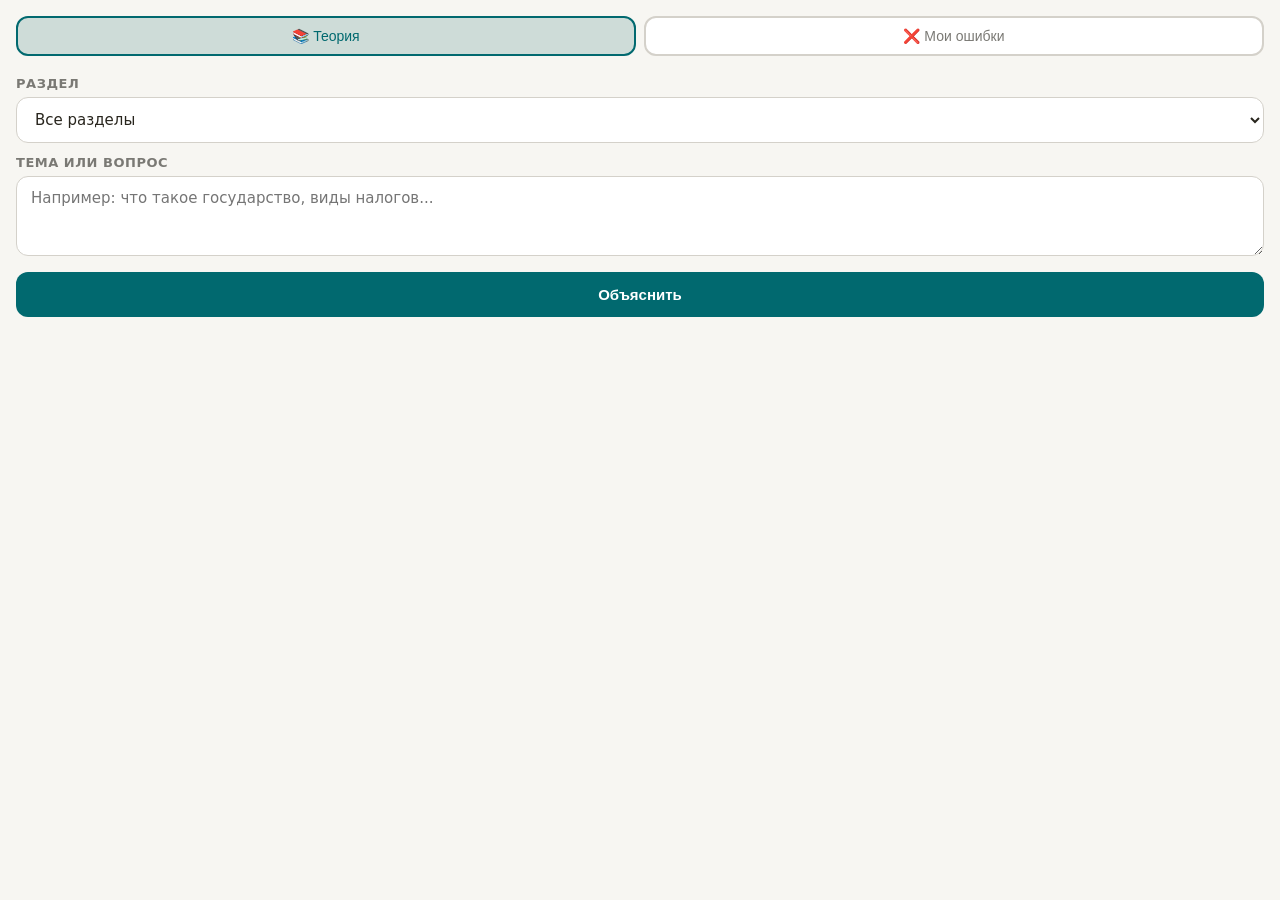
==== miniapp/index.html @ 247052ba "wrong answer 2.0" ====
<!DOCTYPE html>
<html lang="ru" data-theme="light">
<head>
<meta charset="UTF-8">
<meta name="viewport" content="width=device-width, initial-scale=1.0">
<title>Обществознание — помощник</title>
<script src="https://telegram.org/js/telegram-web-app.js"></script>
<style>
  :root {
    --bg: #f7f6f2;
    --surface: #ffffff;
    --text: #28251d;
    --text-muted: #7a7974;
    --primary: #01696f;
    --primary-hover: #0c4e54;
    --border: #d4d1ca;
    --error-color: #a12c7b;
    --radius: 12px;
    --font: 'Segoe UI', system-ui, sans-serif;
  }

  * { box-sizing: border-box; margin: 0; padding: 0; }

  body {
    font-family: var(--font);
    background: var(--bg);
    color: var(--text);
    min-height: 100dvh;
    padding: 16px;
  }

  .tabs {
    display: flex;
    gap: 8px;
    margin-bottom: 20px;
  }

  .tab-btn {
    flex: 1;
    padding: 10px;
    border: 2px solid var(--border);
    border-radius: var(--radius);
    background: var(--surface);
    color: var(--text-muted);
    font-size: 14px;
    font-weight: 500;
    cursor: pointer;
    transition: all 180ms ease;
  }

  .tab-btn.active {
    border-color: var(--primary);
    color: var(--primary);
    background: #cedcd8;
  }

  .tab-content { display: none; }
  .tab-content.active { display: block; }

  label {
    display: block;
    font-size: 13px;
    font-weight: 600;
    color: var(--text-muted);
    margin-bottom: 6px;
    text-transform: uppercase;
    letter-spacing: 0.04em;
  }

  input, select, textarea {
    width: 100%;
    padding: 12px 14px;
    border: 1px solid var(--border);
    border-radius: var(--radius);
    background: var(--surface);
    color: var(--text);
    font-size: 15px;
    font-family: var(--font);
    outline: none;
    transition: border-color 180ms ease;
    margin-bottom: 12px;
  }

  input:focus, select:focus, textarea:focus {
    border-color: var(--primary);
  }

  .btn {
    width: 100%;
    padding: 14px;
    background: var(--primary);
    color: white;
    border: none;
    border-radius: var(--radius);
    font-size: 15px;
    font-weight: 600;
    cursor: pointer;
    transition: background 180ms ease;
  }

  .btn:hover { background: var(--primary-hover); }
  .btn:disabled { background: var(--border); cursor: not-allowed; }

  .answer-box {
    margin-top: 16px;
    padding: 16px;
    background: var(--surface);
    border: 1px solid var(--border);
    border-radius: var(--radius);
    font-size: 15px;
    line-height: 1.7;
    white-space: pre-wrap;
    display: none;
  }

  .answer-box.visible { display: block; }

  .loader {
    text-align: center;
    color: var(--text-muted);
    font-size: 14px;
    margin-top: 16px;
    display: none;
  }
  .loader.visible { display: block; }

  .error-card {
    background: var(--surface);
    border: 1px solid var(--border);
    border-radius: var(--radius);
    padding: 14px;
    margin-bottom: 10px;
  }

  .error-card .question {
    font-size: 14px;
    font-weight: 600;
    margin-bottom: 6px;
  }

  .error-card .meta {
    font-size: 13px;
    color: var(--text-muted);
    margin-bottom: 10px;
  }

  .error-card .explain-btn {
    padding: 8px 14px;
    background: none;
    border: 1px solid var(--primary);
    border-radius: 8px;
    color: var(--primary);
    font-size: 13px;
    font-weight: 600;
    cursor: pointer;
    transition: all 180ms ease;
  }

  .error-card .explain-btn:hover {
    background: var(--primary);
    color: white;
  }

  .error-answer {
    margin-top: 10px;
    padding: 12px;
    background: #f0f7f7;
    border-radius: 8px;
    font-size: 14px;
    line-height: 1.6;
    white-space: pre-wrap;
    display: none;
  }

  .error-answer.visible { display: block; }

  .empty {
    text-align: center;
    color: var(--text-muted);
    font-size: 14px;
    padding: 40px 0;
  }
</style>
</head>
<body>

<div class="tabs">
  <button class="tab-btn active" onclick="switchTab('theory')">📚 Теория</button>
  <button class="tab-btn" onclick="switchTab('errors')">❌ Мои ошибки</button>
</div>

<!-- ── ВКЛАДКА ТЕОРИЯ ── -->
<div id="tab-theory" class="tab-content active">
  <label>Раздел</label>
  <select id="theory-section">
    <option value="">Все разделы</option>
    <option value="econ">📊 Экономика</option>
    <option value="pol">🏛 Политология</option>
    <option value="law">⚖️ Право</option>
    <option value="phil">🤔 Философия</option>
    <option value="soc">👥 Социология</option>
  </select>

  <label>Тема или вопрос</label>
  <textarea id="theory-topic" rows="3"
    placeholder="Например: что такое государство, виды налогов..."></textarea>

  <button class="btn" id="theory-btn" onclick="askTheory()">Объяснить</button>

  <div class="loader" id="theory-loader">⏳ Ищу в учебниках...</div>
  <div class="answer-box" id="theory-answer"></div>
</div>

<!-- ── ВКЛАДКА ОШИБКИ ── -->
<div id="tab-errors" class="tab-content">
  <div id="errors-list">
    <div class="empty">Загрузка...</div>
  </div>
</div>

<script>
const tg = window.Telegram.WebApp;
tg.ready();
tg.expand();
const USER_ID = tg.initDataUnsafe?.user?.id || null;

// ВРЕМЕННО — убрать после отладки
document.getElementById('errors-list').innerHTML =
  `<div class="empty">DEBUG: USER_ID = ${USER_ID}<br>initDataUnsafe = ${JSON.stringify(tg.initDataUnsafe)}</div>`;

  // ── ЗАМЕНИ НА СВОЙ URL ПОСЛЕ ДЕПЛОЯ ──
  const API_BASE = "https://olobshestvo2.online";

  // ── Переключение вкладок ──
  function switchTab(name) {
    document.querySelectorAll('.tab-btn').forEach((b, i) => {
      b.classList.toggle('active', ['theory','errors'][i] === name);
    });
    document.querySelectorAll('.tab-content').forEach(c => {
      c.classList.toggle('active', c.id === 'tab-' + name);
    });
    if (name === 'errors') loadErrors();
  }

  // ── Теория ──
  async function askTheory() {
    const topic = document.getElementById('theory-topic').value.trim();
    const section = document.getElementById('theory-section').value;
    if (!topic) return;

    setLoading('theory', true);

    try {
      const res = await fetch(`${API_BASE}/theory`, {
        method: 'POST',
        headers: {'Content-Type': 'application/json'},
        body: JSON.stringify({ topic, section: section || null }),
      });
      const data = await res.json();
      showAnswer('theory-answer', data.answer);
    } catch (e) {
      showAnswer('theory-answer', '⚠️ Ошибка соединения с сервером.');
    } finally {
      setLoading('theory', false);
    }
  }

  // ── Ошибки пользователя ──
  async function loadErrors() {
    if (!USER_ID) {
      document.getElementById('errors-list').innerHTML =
        '<div class="empty">Не удалось определить пользователя.</div>';
      return;
    }
    try {
      const res = await fetch(`${API_BASE}/errors/${USER_ID}`);
      const data = await res.json();
      renderErrors(data.errors);
    } catch (e) {
      document.getElementById('errors-list').innerHTML =
        '<div class="empty">⚠️ Ошибка загрузки.</div>';
    }
  }

  function renderErrors(errors) {
    const container = document.getElementById('errors-list');
    if (!errors.length) {
      container.innerHTML = '<div class="empty">🎉 Ошибок нет! Так держать.</div>';
      return;
    }
    container.innerHTML = errors.map((e, i) => `
      <div class="error-card">
        <div class="question">${e.question}</div>
        <div class="meta">
          Ваш ответ: <b>${e.user_answer}</b> &nbsp;→&nbsp;
          Правильно: <b>${e.correct_answer}</b>
          ${e.topic ? `<br>Тема: ${e.topic}` : ''}
        </div>
        <button class="explain-btn" onclick="explainError(${i}, this)"
          data-question="${encodeURIComponent(e.question)}"
          data-correct="${encodeURIComponent(e.correct_answer)}"
          data-section="${e.section || ''}">
          💡 Объяснить
        </button>
        <div class="error-answer" id="error-ans-${i}"></div>
      </div>
    `).join('');
  }

  async function explainError(idx, btn) {
    const question = decodeURIComponent(btn.dataset.question);
    const correct  = decodeURIComponent(btn.dataset.correct);
    const section  = btn.dataset.section || null;
    const ansBox   = document.getElementById(`error-ans-${idx}`);

    btn.disabled = true;
    btn.textContent = '⏳ Загрузка...';

    try {
      const res = await fetch(`${API_BASE}/explain_error`, {
        method: 'POST',
        headers: {'Content-Type': 'application/json'},
        body: JSON.stringify({ question_text: question, correct_answer: correct, section }),
      });
      const data = await res.json();
      ansBox.textContent = data.answer;
      ansBox.classList.add('visible');
      btn.textContent = '✅ Объяснено';
    } catch (e) {
      ansBox.textContent = '⚠️ Ошибка соединения.';
      ansBox.classList.add('visible');
      btn.textContent = '💡 Объяснить';
      btn.disabled = false;
    }
  }

  // ── Утилиты ──
  function setLoading(scope, state) {
    document.getElementById(`${scope}-loader`).classList.toggle('visible', state);
    document.getElementById(`${scope}-btn`).disabled = state;
  }

  function showAnswer(id, text) {
    const box = document.getElementById(id);
    box.textContent = text;
    box.classList.add('visible');
  }
</script>
</body>
</html>
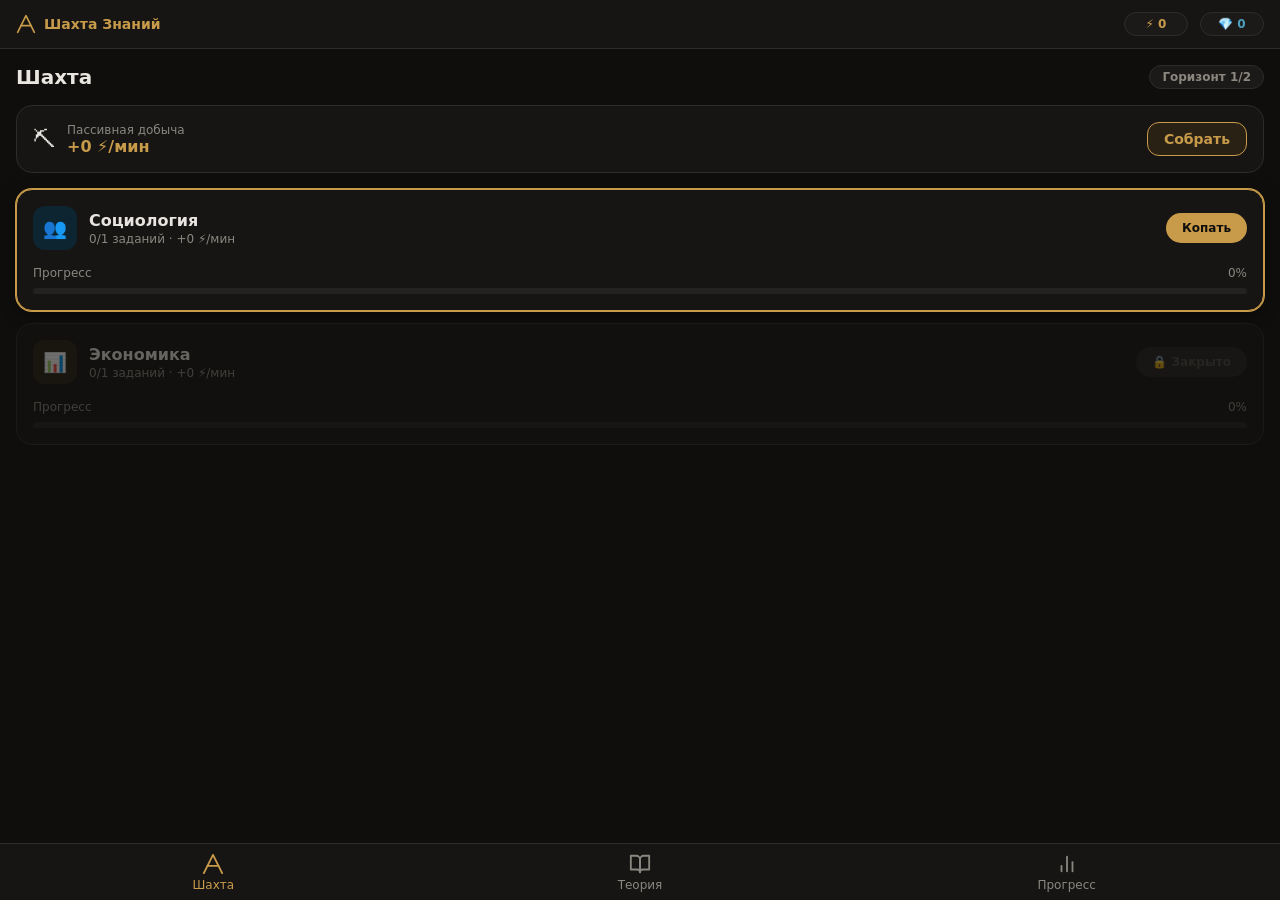
==== commit e87859a3: "feat: miniapp skeleton — mine/theory/progress separated, mine reads from mine_data.json" ====
--- a/miniapp/index.html
+++ b/miniapp/index.html
@@ -1,350 +1,74 @@
-<!DOCTYPE html>
-<html lang="ru" data-theme="light">
-<head>
-<meta charset="UTF-8">
-<meta name="viewport" content="width=device-width, initial-scale=1.0">
-<title>Обществознание — помощник</title>
-<script src="https://telegram.org/js/telegram-web-app.js"></script>
-<style>
-  :root {
-    --bg: #f7f6f2;
-    --surface: #ffffff;
-    --text: #28251d;
-    --text-muted: #7a7974;
-    --primary: #01696f;
-    --primary-hover: #0c4e54;
-    --border: #d4d1ca;
-    --error-color: #a12c7b;
-    --radius: 12px;
-    --font: 'Segoe UI', system-ui, sans-serif;
-  }
-
-  * { box-sizing: border-box; margin: 0; padding: 0; }
-
-  body {
-    font-family: var(--font);
-    background: var(--bg);
-    color: var(--text);
-    min-height: 100dvh;
-    padding: 16px;
-  }
-
-  .tabs {
-    display: flex;
-    gap: 8px;
-    margin-bottom: 20px;
-  }
-
-  .tab-btn {
-    flex: 1;
-    padding: 10px;
-    border: 2px solid var(--border);
-    border-radius: var(--radius);
-    background: var(--surface);
-    color: var(--text-muted);
-    font-size: 14px;
-    font-weight: 500;
-    cursor: pointer;
-    transition: all 180ms ease;
-  }
-
-  .tab-btn.active {
-    border-color: var(--primary);
-    color: var(--primary);
-    background: #cedcd8;
-  }
-
-  .tab-content { display: none; }
-  .tab-content.active { display: block; }
-
-  label {
-    display: block;
-    font-size: 13px;
-    font-weight: 600;
-    color: var(--text-muted);
-    margin-bottom: 6px;
-    text-transform: uppercase;
-    letter-spacing: 0.04em;
-  }
-
-  input, select, textarea {
-    width: 100%;
-    padding: 12px 14px;
-    border: 1px solid var(--border);
-    border-radius: var(--radius);
-    background: var(--surface);
-    color: var(--text);
-    font-size: 15px;
-    font-family: var(--font);
-    outline: none;
-    transition: border-color 180ms ease;
-    margin-bottom: 12px;
-  }
-
-  input:focus, select:focus, textarea:focus {
-    border-color: var(--primary);
-  }
-
-  .btn {
-    width: 100%;
-    padding: 14px;
-    background: var(--primary);
-    color: white;
-    border: none;
-    border-radius: var(--radius);
-    font-size: 15px;
-    font-weight: 600;
-    cursor: pointer;
-    transition: background 180ms ease;
-  }
-
-  .btn:hover { background: var(--primary-hover); }
-  .btn:disabled { background: var(--border); cursor: not-allowed; }
-
-  .answer-box {
-    margin-top: 16px;
-    padding: 16px;
-    background: var(--surface);
-    border: 1px solid var(--border);
-    border-radius: var(--radius);
-    font-size: 15px;
-    line-height: 1.7;
-    white-space: pre-wrap;
-    display: none;
-  }
-
-  .answer-box.visible { display: block; }
-
-  .loader {
-    text-align: center;
-    color: var(--text-muted);
-    font-size: 14px;
-    margin-top: 16px;
-    display: none;
-  }
-  .loader.visible { display: block; }
-
-  .error-card {
-    background: var(--surface);
-    border: 1px solid var(--border);
-    border-radius: var(--radius);
-    padding: 14px;
-    margin-bottom: 10px;
-  }
-
-  .error-card .question {
-    font-size: 14px;
-    font-weight: 600;
-    margin-bottom: 6px;
-  }
-
-  .error-card .meta {
-    font-size: 13px;
-    color: var(--text-muted);
-    margin-bottom: 10px;
-  }
-
-  .error-card .explain-btn {
-    padding: 8px 14px;
-    background: none;
-    border: 1px solid var(--primary);
-    border-radius: 8px;
-    color: var(--primary);
-    font-size: 13px;
-    font-weight: 600;
-    cursor: pointer;
-    transition: all 180ms ease;
-  }
-
-  .error-card .explain-btn:hover {
-    background: var(--primary);
-    color: white;
-  }
-
-  .error-answer {
-    margin-top: 10px;
-    padding: 12px;
-    background: #f0f7f7;
-    border-radius: 8px;
-    font-size: 14px;
-    line-height: 1.6;
-    white-space: pre-wrap;
-    display: none;
-  }
-
-  .error-answer.visible { display: block; }
-
-  .empty {
-    text-align: center;
-    color: var(--text-muted);
-    font-size: 14px;
-    padding: 40px 0;
-  }
-</style>
-</head>
-<body>
-
-<div class="tabs">
-  <button class="tab-btn active" onclick="switchTab('theory')">📚 Теория</button>
-  <button class="tab-btn" onclick="switchTab('errors')">❌ Мои ошибки</button>
-</div>
-
-<!-- ── ВКЛАДКА ТЕОРИЯ ── -->
-<div id="tab-theory" class="tab-content active">
-  <label>Раздел</label>
-  <select id="theory-section">
-    <option value="">Все разделы</option>
-    <option value="econ">📊 Экономика</option>
-    <option value="pol">🏛 Политология</option>
-    <option value="law">⚖️ Право</option>
-    <option value="phil">🤔 Философия</option>
-    <option value="soc">👥 Социология</option>
-  </select>
-
-  <label>Тема или вопрос</label>
-  <textarea id="theory-topic" rows="3"
-    placeholder="Например: что такое государство, виды налогов..."></textarea>
-
-  <button class="btn" id="theory-btn" onclick="askTheory()">Объяснить</button>
-
-  <div class="loader" id="theory-loader">⏳ Ищу в учебниках...</div>
-  <div class="answer-box" id="theory-answer"></div>
-</div>
-
-<!-- ── ВКЛАДКА ОШИБКИ ── -->
-<div id="tab-errors" class="tab-content">
-  <div id="errors-list">
-    <div class="empty">Загрузка...</div>
-  </div>
-</div>
-
-<script>
-const tg = window.Telegram.WebApp;
-tg.ready();
-tg.expand();
-const USER_ID = tg.initDataUnsafe?.user?.id || null;
-
-// ВРЕМЕННО — убрать после отладки
-document.getElementById('errors-list').innerHTML =
-  `<div class="empty">DEBUG: USER_ID = ${USER_ID}<br>initDataUnsafe = ${JSON.stringify(tg.initDataUnsafe)}</div>`;
-
-  // ── ЗАМЕНИ НА СВОЙ URL ПОСЛЕ ДЕПЛОЯ ──
-  const API_BASE = "https://olobshestvo2.online";
-
-  // ── Переключение вкладок ──
-  function switchTab(name) {
-    document.querySelectorAll('.tab-btn').forEach((b, i) => {
-      b.classList.toggle('active', ['theory','errors'][i] === name);
-    });
-    document.querySelectorAll('.tab-content').forEach(c => {
-      c.classList.toggle('active', c.id === 'tab-' + name);
-    });
-    if (name === 'errors') loadErrors();
-  }
-
-  // ── Теория ──
-  async function askTheory() {
-    const topic = document.getElementById('theory-topic').value.trim();
-    const section = document.getElementById('theory-section').value;
-    if (!topic) return;
-
-    setLoading('theory', true);
-
-    try {
-      const res = await fetch(`${API_BASE}/theory`, {
-        method: 'POST',
-        headers: {'Content-Type': 'application/json'},
-        body: JSON.stringify({ topic, section: section || null }),
-      });
-      const data = await res.json();
-      showAnswer('theory-answer', data.answer);
-    } catch (e) {
-      showAnswer('theory-answer', '⚠️ Ошибка соединения с сервером.');
-    } finally {
-      setLoading('theory', false);
-    }
-  }
-
-  // ── Ошибки пользователя ──
-  async function loadErrors() {
-    if (!USER_ID) {
-      document.getElementById('errors-list').innerHTML =
-        '<div class="empty">Не удалось определить пользователя.</div>';
-      return;
-    }
-    try {
-      const res = await fetch(`${API_BASE}/errors/${USER_ID}`);
-      const data = await res.json();
-      renderErrors(data.errors);
-    } catch (e) {
-      document.getElementById('errors-list').innerHTML =
-        '<div class="empty">⚠️ Ошибка загрузки.</div>';
-    }
-  }
-
-  function renderErrors(errors) {
-    const container = document.getElementById('errors-list');
-    if (!errors.length) {
-      container.innerHTML = '<div class="empty">🎉 Ошибок нет! Так держать.</div>';
-      return;
-    }
-    container.innerHTML = errors.map((e, i) => `
-      <div class="error-card">
-        <div class="question">${e.question}</div>
-        <div class="meta">
-          Ваш ответ: <b>${e.user_answer}</b> &nbsp;→&nbsp;
-          Правильно: <b>${e.correct_answer}</b>
-          ${e.topic ? `<br>Тема: ${e.topic}` : ''}
-        </div>
-        <button class="explain-btn" onclick="explainError(${i}, this)"
-          data-question="${encodeURIComponent(e.question)}"
-          data-correct="${encodeURIComponent(e.correct_answer)}"
-          data-section="${e.section || ''}">
-          💡 Объяснить
-        </button>
-        <div class="error-answer" id="error-ans-${i}"></div>
-      </div>
-    `).join('');
-  }
-
-  async function explainError(idx, btn) {
-    const question = decodeURIComponent(btn.dataset.question);
-    const correct  = decodeURIComponent(btn.dataset.correct);
-    const section  = btn.dataset.section || null;
-    const ansBox   = document.getElementById(`error-ans-${idx}`);
-
-    btn.disabled = true;
-    btn.textContent = '⏳ Загрузка...';
-
-    try {
-      const res = await fetch(`${API_BASE}/explain_error`, {
-        method: 'POST',
-        headers: {'Content-Type': 'application/json'},
-        body: JSON.stringify({ question_text: question, correct_answer: correct, section }),
-      });
-      const data = await res.json();
-      ansBox.textContent = data.answer;
-      ansBox.classList.add('visible');
-      btn.textContent = '✅ Объяснено';
-    } catch (e) {
-      ansBox.textContent = '⚠️ Ошибка соединения.';
-      ansBox.classList.add('visible');
-      btn.textContent = '💡 Объяснить';
-      btn.disabled = false;
-    }
-  }
-
-  // ── Утилиты ──
-  function setLoading(scope, state) {
-    document.getElementById(`${scope}-loader`).classList.toggle('visible', state);
-    document.getElementById(`${scope}-btn`).disabled = state;
-  }
-
-  function showAnswer(id, text) {
-    const box = document.getElementById(id);
-    box.textContent = text;
-    box.classList.add('visible');
-  }
-</script>
-</body>
-</html>+<!DOCTYPE html>
+<html lang="ru" data-theme="dark">
+<head>
+<meta charset="UTF-8">
+<meta name="viewport" content="width=device-width, initial-scale=1.0, maximum-scale=1.0, user-scalable=no">
+<title>Шахта Знаний</title>
+<script src="https://telegram.org/js/telegram-web-app.js"></script>
+<link rel="stylesheet" href="css/style.css">
+</head>
+<body>
+<div id="app">
+
+  <header class="header">
+    <div class="header-logo">
+      <svg width="20" height="20" viewBox="0 0 24 24" fill="none" stroke="currentColor" stroke-width="2" stroke-linecap="round" stroke-linejoin="round">
+        <path d="M2 22 12 2l10 20"/><path d="M6 14h12"/>
+      </svg>
+      Шахта Знаний
+    </div>
+    <div class="header-resources">
+      <div class="res-chip gold">⚡ <span id="res-gold">0</span></div>
+      <div class="res-chip gem">💎 <span id="res-gems">0</span></div>
+    </div>
+  </header>
+
+  <main class="main">
+    <section id="screen-mine"     class="screen active"></section>
+    <section id="screen-theory"   class="screen"></section>
+    <section id="screen-progress" class="screen"></section>
+  </main>
+
+  <nav class="bottom-nav">
+    <button class="nav-btn active" id="nav-mine" onclick="App.switchScreen('mine')">
+      <svg viewBox="0 0 24 24" fill="none" stroke="currentColor" stroke-width="2" stroke-linecap="round" stroke-linejoin="round">
+        <path d="M2 22 12 2l10 20"/><path d="M6 14h12"/>
+      </svg>
+      Шахта
+    </button>
+    <button class="nav-btn" id="nav-theory" onclick="App.switchScreen('theory')">
+      <svg viewBox="0 0 24 24" fill="none" stroke="currentColor" stroke-width="2" stroke-linecap="round" stroke-linejoin="round">
+        <path d="M2 3h6a4 4 0 0 1 4 4v14a3 3 0 0 0-3-3H2z"/>
+        <path d="M22 3h-6a4 4 0 0 0-4 4v14a3 3 0 0 1 3-3h7z"/>
+      </svg>
+      Теория
+    </button>
+    <button class="nav-btn" id="nav-progress" onclick="App.switchScreen('progress')">
+      <svg viewBox="0 0 24 24" fill="none" stroke="currentColor" stroke-width="2" stroke-linecap="round" stroke-linejoin="round">
+        <line x1="18" y1="20" x2="18" y2="10"/>
+        <line x1="12" y1="20" x2="12" y2="4"/>
+        <line x1="6"  y1="20" x2="6"  y2="14"/>
+      </svg>
+      Прогресс
+    </button>
+  </nav>
+</div>
+
+<div class="modal-overlay" id="modal-overlay">
+  <div class="modal" id="modal">
+    <div class="modal-drag"></div>
+    <div id="modal-content"></div>
+  </div>
+</div>
+
+<div class="toast" id="toast"></div>
+
+<script src="js/state.js"></script>
+<script src="js/mine.js"></script>
+<script src="js/theory.js"></script>
+<script src="js/progress.js"></script>
+<script src="js/modal.js"></script>
+<script src="js/ui.js"></script>
+<script src="js/app.js"></script>
+</body>
+</html>
--- a/miniapp/css/style.css
+++ b/miniapp/css/style.css
@@ -0,0 +1,173 @@
+:root {
+  --font-body: system-ui, 'Inter', sans-serif;
+  --text-xs:   0.75rem;
+  --text-sm:   0.875rem;
+  --text-base: 1rem;
+  --text-lg:   1.25rem;
+  --text-xl:   1.75rem;
+  --space-1:.25rem;--space-2:.5rem;--space-3:.75rem;--space-4:1rem;
+  --space-6:1.5rem;--space-8:2rem;
+  --radius-sm:.375rem;--radius-md:.5rem;--radius-lg:.75rem;
+  --radius-xl:1rem;--radius-full:9999px;
+  --transition:180ms cubic-bezier(0.16,1,0.3,1);
+}
+[data-theme="dark"] {
+  --bg:#0f0e0c;--surface:#161513;--surface-2:#1c1a18;
+  --surface-3:#242220;--border:#2e2c29;
+  --text:#e8e5e0;--text-muted:#8a8780;--text-faint:#4a4845;
+  --primary:#c89b4a;--primary-hover:#d4aa5f;--primary-dim:#2a2115;
+  --gem:#4a9ebb;
+  --knowledge:#6daa45;--know-dim:#152208;
+  --danger:#c0444a;--success:#5a9e3a;
+  --shadow-md:0 4px 16px rgba(0,0,0,.4);
+}
+*,*::before,*::after{box-sizing:border-box;margin:0;padding:0}
+html{-webkit-font-smoothing:antialiased}
+body{font-family:var(--font-body);font-size:var(--text-base);color:var(--text);
+  background:var(--bg);min-height:100dvh;overflow-x:hidden;
+  user-select:none;-webkit-user-select:none}
+button{cursor:pointer;border:none;background:none;font:inherit;color:inherit}
+
+#app{display:flex;flex-direction:column;height:100dvh;overflow:hidden}
+.main{flex:1;overflow-y:auto;overflow-x:hidden}
+.screen{display:none;padding:var(--space-4)}
+.screen.active{display:block}
+.screen-title{font-size:var(--text-lg);font-weight:700;margin-bottom:var(--space-4)}
+
+.header{display:flex;align-items:center;justify-content:space-between;
+  padding:var(--space-3) var(--space-4);background:var(--surface);
+  border-bottom:1px solid var(--border);flex-shrink:0;gap:var(--space-3)}
+.header-logo{display:flex;align-items:center;gap:var(--space-2);
+  font-size:var(--text-sm);font-weight:700;color:var(--primary)}
+.header-resources{display:flex;gap:var(--space-3);align-items:center;flex:1;justify-content:flex-end}
+.res-chip{display:flex;align-items:center;gap:var(--space-1);background:var(--surface-2);
+  border:1px solid var(--border);border-radius:var(--radius-full);
+  padding:var(--space-1) var(--space-3);font-size:var(--text-xs);font-weight:600;min-width:64px;justify-content:center}
+.res-chip.gold{color:var(--primary)}.res-chip.gem{color:var(--gem)}
+
+.bottom-nav{display:grid;grid-template-columns:repeat(3,1fr);
+  background:var(--surface);border-top:1px solid var(--border);flex-shrink:0}
+.nav-btn{display:flex;flex-direction:column;align-items:center;gap:3px;
+  padding:var(--space-2) var(--space-1);font-size:var(--text-xs);color:var(--text-muted);
+  transition:color var(--transition);min-height:56px;justify-content:center}
+.nav-btn.active{color:var(--primary)}
+.nav-btn svg{width:22px;height:22px}
+
+.card{background:var(--surface);border:1px solid var(--border);
+  border-radius:var(--radius-xl);overflow:hidden}
+.card+.card{margin-top:var(--space-3)}
+.section-label{font-size:var(--text-xs);font-weight:700;letter-spacing:.08em;
+  text-transform:uppercase;color:var(--text-muted);margin-bottom:var(--space-3)}
+
+.progress-track{height:6px;background:var(--surface-3);border-radius:var(--radius-full);overflow:hidden}
+.progress-fill{height:100%;border-radius:var(--radius-full);
+  background:linear-gradient(90deg,var(--primary),var(--primary-hover));
+  transition:width .5s cubic-bezier(.16,1,.3,1)}
+
+.btn-primary{width:100%;padding:var(--space-4);background:var(--primary);color:#0f0e0c;
+  border-radius:var(--radius-lg);font-size:var(--text-base);font-weight:700;
+  transition:background var(--transition),transform var(--transition)}
+.btn-primary:hover{background:var(--primary-hover)}.btn-primary:active{transform:scale(.97)}
+.btn-secondary{width:100%;padding:var(--space-3);background:var(--surface-3);color:var(--text-muted);
+  border-radius:var(--radius-lg);font-size:var(--text-sm);font-weight:600;margin-top:var(--space-2)}
+.btn-secondary:hover{background:var(--border);color:var(--text)}
+
+.quiz-question{font-weight:600;font-size:var(--text-base);margin-bottom:var(--space-4);line-height:1.5}
+.quiz-options{display:flex;flex-direction:column;gap:var(--space-2);margin-bottom:var(--space-4)}
+.quiz-option{background:var(--surface);border:1px solid var(--border);
+  border-radius:var(--radius-lg);padding:var(--space-3) var(--space-4);
+  font-size:var(--text-sm);text-align:left;
+  transition:border-color var(--transition),background var(--transition);cursor:pointer;line-height:1.45}
+.quiz-option:hover{border-color:var(--primary);background:var(--primary-dim)}
+.quiz-option.correct{border-color:var(--success);background:var(--know-dim);color:var(--knowledge);pointer-events:none}
+.quiz-option.wrong{border-color:var(--danger);background:#2a0c0e;color:#e07070;pointer-events:none}
+.quiz-option.disabled{pointer-events:none;opacity:.5}
+.quiz-feedback{border-radius:var(--radius-lg);padding:var(--space-3) var(--space-4);
+  font-size:var(--text-sm);line-height:1.6;display:none}
+.quiz-feedback.show{display:block}
+.quiz-feedback.ok{background:var(--know-dim);border:1px solid var(--knowledge);color:var(--knowledge)}
+.quiz-feedback.fail{background:#2a0c0e;border:1px solid var(--danger);color:#e07070}
+
+.modal-overlay{position:fixed;inset:0;background:rgba(0,0,0,.75);
+  display:flex;align-items:flex-end;justify-content:center;
+  z-index:100;opacity:0;pointer-events:none;transition:opacity .25s ease}
+.modal-overlay.open{opacity:1;pointer-events:all}
+.modal{width:100%;max-width:480px;background:var(--surface-2);
+  border-radius:var(--radius-xl) var(--radius-xl) 0 0;
+  border:1px solid var(--border);border-bottom:none;
+  padding:var(--space-6) var(--space-4);max-height:88dvh;overflow-y:auto;
+  transform:translateY(100%);transition:transform .35s cubic-bezier(.16,1,.3,1)}
+.modal-overlay.open .modal{transform:translateY(0)}
+.modal-drag{width:40px;height:4px;background:var(--border);
+  border-radius:var(--radius-full);margin:0 auto var(--space-6)}
+
+.toast{position:fixed;bottom:calc(64px + var(--space-4));left:50%;
+  transform:translateX(-50%) translateY(20px);
+  background:var(--surface-3);border:1px solid var(--border);
+  border-radius:var(--radius-full);padding:var(--space-2) var(--space-5);
+  font-size:var(--text-sm);font-weight:600;opacity:0;pointer-events:none;
+  transition:opacity .2s,transform .2s;white-space:nowrap;z-index:200}
+.toast.show{opacity:1;transform:translateX(-50%) translateY(0)}
+.toast.gold{color:var(--primary);border-color:var(--primary)}
+.toast.green{color:var(--knowledge);border-color:var(--knowledge)}
+
+.particle{position:fixed;pointer-events:none;z-index:999;font-size:1rem;font-weight:700;
+  animation:p-up .9s cubic-bezier(.16,1,.3,1) forwards}
+@keyframes p-up{0%{opacity:1;transform:translateY(0) scale(1)}100%{opacity:0;transform:translateY(-60px) scale(.7)}}
+
+.idle-ticker{display:flex;align-items:center;gap:var(--space-3);
+  background:var(--surface);border:1px solid var(--border);
+  border-radius:var(--radius-xl);padding:var(--space-4);margin-bottom:var(--space-4)}
+.idle-info{flex:1}
+.idle-label{font-size:var(--text-xs);color:var(--text-muted)}
+.idle-rate{font-size:var(--text-base);font-weight:700;color:var(--primary)}
+.collect-btn{background:var(--primary-dim);border:1px solid var(--primary);
+  color:var(--primary);border-radius:var(--radius-lg);
+  padding:var(--space-2) var(--space-4);font-size:var(--text-sm);font-weight:700;
+  transition:background var(--transition),transform var(--transition)}
+.collect-btn:active{transform:scale(.94)}
+.collect-btn:hover{background:var(--primary);color:#0f0e0c}
+
+.horizon-card{background:var(--surface);border:1px solid var(--border);border-radius:var(--radius-xl);overflow:hidden;margin-bottom:var(--space-3)}
+.horizon-card.locked{opacity:.4;pointer-events:none}
+.horizon-card.active-h{border-color:var(--primary);box-shadow:0 0 0 1px var(--primary),var(--shadow-md)}
+.horizon-top{display:flex;align-items:center;gap:var(--space-3);padding:var(--space-4)}
+.horizon-icon{width:44px;height:44px;border-radius:var(--radius-lg);display:flex;align-items:center;justify-content:center;font-size:1.2rem;flex-shrink:0}
+.horizon-info{flex:1;min-width:0}
+.horizon-name{font-weight:700}
+.horizon-sub{font-size:var(--text-xs);color:var(--text-muted);margin-top:2px}
+.horizon-footer{padding:0 var(--space-4) var(--space-4)}
+.progress-meta{display:flex;justify-content:space-between;font-size:var(--text-xs);color:var(--text-muted);margin-bottom:var(--space-2)}
+.btn-dig{background:var(--primary);color:#0f0e0c;border-radius:var(--radius-full);
+  padding:var(--space-2) var(--space-4);font-size:var(--text-xs);font-weight:700;
+  transition:background var(--transition),transform var(--transition);white-space:nowrap}
+.btn-dig:active{transform:scale(.94)}.btn-dig:hover{background:var(--primary-hover)}
+.btn-dig.done{background:var(--surface-3);color:var(--text-muted);pointer-events:none}
+.btn-dig.locked{background:var(--surface-3);color:var(--text-faint);pointer-events:none}
+.btn-dig.unlock{background:var(--know-dim);border:1px solid var(--knowledge);color:var(--knowledge)}
+
+.theory-search{display:flex;align-items:center;gap:var(--space-2);
+  background:var(--surface);border:1px solid var(--border);
+  border-radius:var(--radius-lg);padding:var(--space-2) var(--space-3);margin-bottom:var(--space-4)}
+.theory-entry{display:flex;align-items:center;gap:var(--space-3);
+  background:var(--surface);border:1px solid var(--border);border-radius:var(--radius-xl);
+  padding:var(--space-4);margin-bottom:var(--space-3);cursor:pointer;
+  transition:border-color var(--transition)}
+.theory-entry:hover{border-color:var(--primary)}
+.theory-entry-icon{font-size:1.3rem;flex-shrink:0}
+.theory-entry-body{flex:1;min-width:0}
+.theory-entry-title{font-weight:700;font-size:var(--text-sm)}
+.theory-entry-sub{font-size:var(--text-xs);color:var(--text-muted);margin-top:2px}
+
+.stats-grid{display:grid;grid-template-columns:1fr 1fr;gap:var(--space-3);margin-bottom:var(--space-6)}
+.stat-card{background:var(--surface);border:1px solid var(--border);border-radius:var(--radius-xl);padding:var(--space-4)}
+.stat-value{font-size:var(--text-xl);font-weight:700;color:var(--primary);line-height:1}
+.stat-label{font-size:var(--text-xs);color:var(--text-muted);margin-top:var(--space-2)}
+.mastery-item{background:var(--surface);border:1px solid var(--border);border-radius:var(--radius-xl);padding:var(--space-4);margin-bottom:var(--space-3)}
+.mastery-header{display:flex;justify-content:space-between;align-items:center;margin-bottom:var(--space-3)}
+.mastery-name{font-weight:700;font-size:var(--text-sm)}
+.mastery-pct{font-size:var(--text-sm);font-weight:700;color:var(--primary)}
+
+::-webkit-scrollbar{width:4px}
+::-webkit-scrollbar-track{background:transparent}
+::-webkit-scrollbar-thumb{background:var(--border);border-radius:4px}
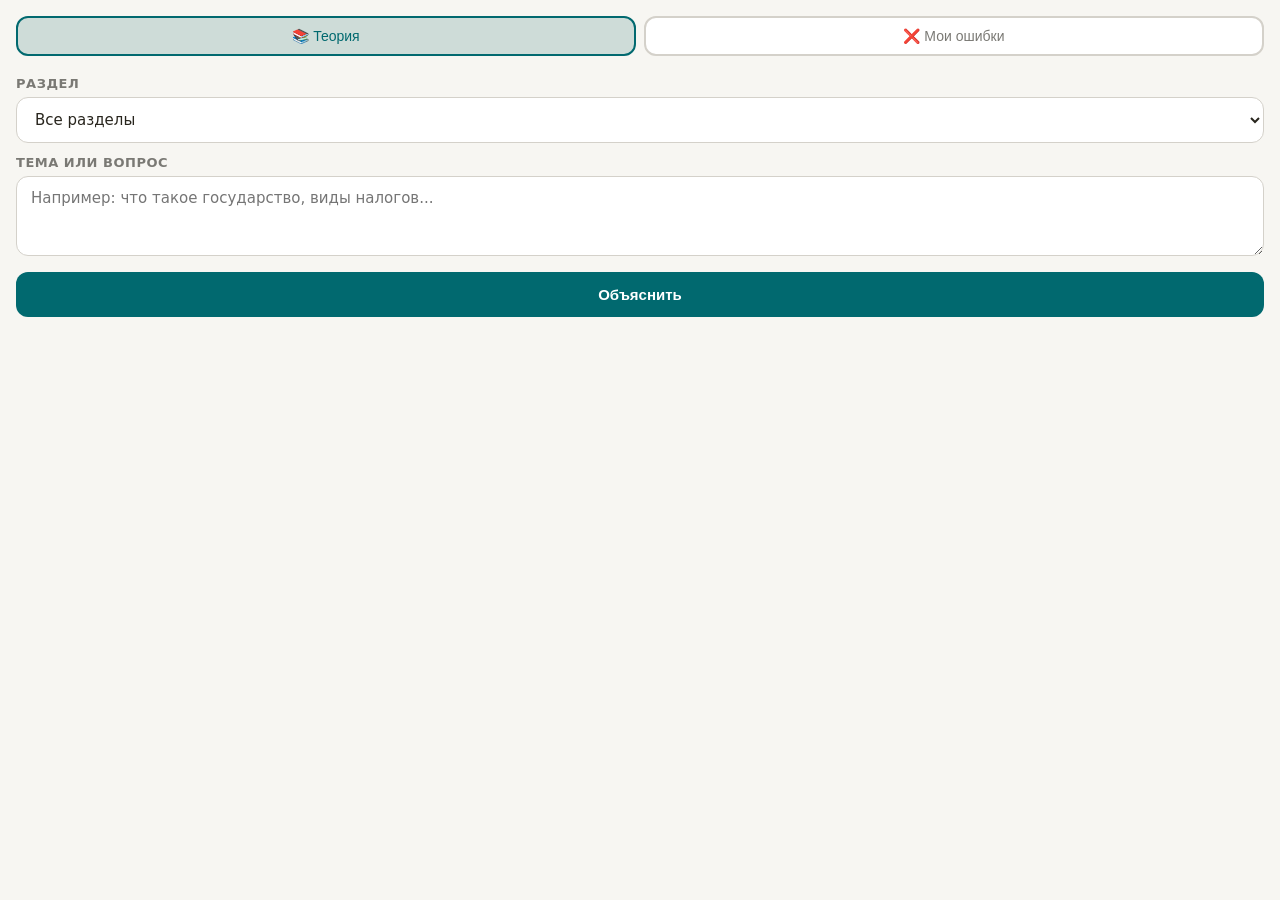
==== commit a3dde650: "fix: restore assistant miniapp, move mine to separate button" ====
--- a/miniapp/index.html
+++ b/miniapp/index.html
@@ -1,74 +1,316 @@
 <!DOCTYPE html>
-<html lang="ru" data-theme="dark">
+<html lang="ru" data-theme="light">
 <head>
 <meta charset="UTF-8">
-<meta name="viewport" content="width=device-width, initial-scale=1.0, maximum-scale=1.0, user-scalable=no">
-<title>Шахта Знаний</title>
+<meta name="viewport" content="width=device-width, initial-scale=1.0">
+<title>Обществознание — помощник</title>
 <script src="https://telegram.org/js/telegram-web-app.js"></script>
-<link rel="stylesheet" href="css/style.css">
+<style>
+  :root {
+    --bg: #f7f6f2;
+    --surface: #ffffff;
+    --text: #28251d;
+    --text-muted: #7a7974;
+    --primary: #01696f;
+    --primary-hover: #0c4e54;
+    --border: #d4d1ca;
+    --error-color: #a12c7b;
+    --radius: 12px;
+    --font: 'Segoe UI', system-ui, sans-serif;
+  }
+  * { box-sizing: border-box; margin: 0; padding: 0; }
+  body {
+    font-family: var(--font);
+    background: var(--bg);
+    color: var(--text);
+    min-height: 100dvh;
+    padding: 16px;
+  }
+  .tabs {
+    display: flex;
+    gap: 8px;
+    margin-bottom: 20px;
+  }
+  .tab-btn {
+    flex: 1;
+    padding: 10px;
+    border: 2px solid var(--border);
+    border-radius: var(--radius);
+    background: var(--surface);
+    color: var(--text-muted);
+    font-size: 14px;
+    font-weight: 500;
+    cursor: pointer;
+    transition: all 180ms ease;
+  }
+  .tab-btn.active {
+    border-color: var(--primary);
+    color: var(--primary);
+    background: #cedcd8;
+  }
+  .tab-content { display: none; }
+  .tab-content.active { display: block; }
+  label {
+    display: block;
+    font-size: 13px;
+    font-weight: 600;
+    color: var(--text-muted);
+    margin-bottom: 6px;
+    text-transform: uppercase;
+    letter-spacing: 0.04em;
+  }
+  input, select, textarea {
+    width: 100%;
+    padding: 12px 14px;
+    border: 1px solid var(--border);
+    border-radius: var(--radius);
+    background: var(--surface);
+    color: var(--text);
+    font-size: 15px;
+    font-family: var(--font);
+    outline: none;
+    transition: border-color 180ms ease;
+    margin-bottom: 12px;
+  }
+  input:focus, select:focus, textarea:focus {
+    border-color: var(--primary);
+  }
+  .btn {
+    width: 100%;
+    padding: 14px;
+    background: var(--primary);
+    color: white;
+    border: none;
+    border-radius: var(--radius);
+    font-size: 15px;
+    font-weight: 600;
+    cursor: pointer;
+    transition: background 180ms ease;
+  }
+  .btn:hover { background: var(--primary-hover); }
+  .btn:disabled { background: var(--border); cursor: not-allowed; }
+  .answer-box {
+    margin-top: 16px;
+    padding: 16px;
+    background: var(--surface);
+    border: 1px solid var(--border);
+    border-radius: var(--radius);
+    font-size: 15px;
+    line-height: 1.7;
+    white-space: pre-wrap;
+    display: none;
+  }
+  .answer-box.visible { display: block; }
+  .loader {
+    text-align: center;
+    color: var(--text-muted);
+    font-size: 14px;
+    margin-top: 16px;
+    display: none;
+  }
+  .loader.visible { display: block; }
+  .error-card {
+    background: var(--surface);
+    border: 1px solid var(--border);
+    border-radius: var(--radius);
+    padding: 14px;
+    margin-bottom: 10px;
+  }
+  .error-card .question {
+    font-size: 14px;
+    font-weight: 600;
+    margin-bottom: 6px;
+  }
+  .error-card .meta {
+    font-size: 13px;
+    color: var(--text-muted);
+    margin-bottom: 10px;
+  }
+  .error-card .explain-btn {
+    padding: 8px 14px;
+    background: none;
+    border: 1px solid var(--primary);
+    border-radius: 8px;
+    color: var(--primary);
+    font-size: 13px;
+    font-weight: 600;
+    cursor: pointer;
+    transition: all 180ms ease;
+  }
+  .error-card .explain-btn:hover {
+    background: var(--primary);
+    color: white;
+  }
+  .error-answer {
+    margin-top: 10px;
+    padding: 12px;
+    background: #f0f7f7;
+    border-radius: 8px;
+    font-size: 14px;
+    line-height: 1.6;
+    white-space: pre-wrap;
+    display: none;
+  }
+  .error-answer.visible { display: block; }
+  .empty {
+    text-align: center;
+    color: var(--text-muted);
+    font-size: 14px;
+    padding: 40px 0;
+  }
+</style>
 </head>
 <body>
-<div id="app">
-
-  <header class="header">
-    <div class="header-logo">
-      <svg width="20" height="20" viewBox="0 0 24 24" fill="none" stroke="currentColor" stroke-width="2" stroke-linecap="round" stroke-linejoin="round">
-        <path d="M2 22 12 2l10 20"/><path d="M6 14h12"/>
-      </svg>
-      Шахта Знаний
-    </div>
-    <div class="header-resources">
-      <div class="res-chip gold">⚡ <span id="res-gold">0</span></div>
-      <div class="res-chip gem">💎 <span id="res-gems">0</span></div>
-    </div>
-  </header>
-
-  <main class="main">
-    <section id="screen-mine"     class="screen active"></section>
-    <section id="screen-theory"   class="screen"></section>
-    <section id="screen-progress" class="screen"></section>
-  </main>
-
-  <nav class="bottom-nav">
-    <button class="nav-btn active" id="nav-mine" onclick="App.switchScreen('mine')">
-      <svg viewBox="0 0 24 24" fill="none" stroke="currentColor" stroke-width="2" stroke-linecap="round" stroke-linejoin="round">
-        <path d="M2 22 12 2l10 20"/><path d="M6 14h12"/>
-      </svg>
-      Шахта
-    </button>
-    <button class="nav-btn" id="nav-theory" onclick="App.switchScreen('theory')">
-      <svg viewBox="0 0 24 24" fill="none" stroke="currentColor" stroke-width="2" stroke-linecap="round" stroke-linejoin="round">
-        <path d="M2 3h6a4 4 0 0 1 4 4v14a3 3 0 0 0-3-3H2z"/>
-        <path d="M22 3h-6a4 4 0 0 0-4 4v14a3 3 0 0 1 3-3h7z"/>
-      </svg>
-      Теория
-    </button>
-    <button class="nav-btn" id="nav-progress" onclick="App.switchScreen('progress')">
-      <svg viewBox="0 0 24 24" fill="none" stroke="currentColor" stroke-width="2" stroke-linecap="round" stroke-linejoin="round">
-        <line x1="18" y1="20" x2="18" y2="10"/>
-        <line x1="12" y1="20" x2="12" y2="4"/>
-        <line x1="6"  y1="20" x2="6"  y2="14"/>
-      </svg>
-      Прогресс
-    </button>
-  </nav>
+
+<div class="tabs">
+  <button class="tab-btn active" onclick="switchTab('theory')">📚 Теория</button>
+  <button class="tab-btn" onclick="switchTab('errors')">❌ Мои ошибки</button>
 </div>
 
-<div class="modal-overlay" id="modal-overlay">
-  <div class="modal" id="modal">
-    <div class="modal-drag"></div>
-    <div id="modal-content"></div>
+<!-- ── ВКЛАДКА ТЕОРИЯ ── -->
+<div id="tab-theory" class="tab-content active">
+  <label>Раздел</label>
+  <select id="theory-section">
+    <option value="">Все разделы</option>
+    <option value="econ">📊 Экономика</option>
+    <option value="pol">🏛 Политология</option>
+    <option value="law">⚖️ Право</option>
+    <option value="phil">🤔 Философия</option>
+    <option value="soc">👥 Социология</option>
+  </select>
+
+  <label>Тема или вопрос</label>
+  <textarea id="theory-topic" rows="3"
+    placeholder="Например: что такое государство, виды налогов..."></textarea>
+
+  <button class="btn" id="theory-btn" onclick="askTheory()">Объяснить</button>
+
+  <div class="loader" id="theory-loader">⏳ Ищу в учебниках...</div>
+  <div class="answer-box" id="theory-answer"></div>
+</div>
+
+<!-- ── ВКЛАДКА ОШИБКИ ── -->
+<div id="tab-errors" class="tab-content">
+  <div id="errors-list">
+    <div class="empty">Загрузка...</div>
   </div>
 </div>
 
-<div class="toast" id="toast"></div>
-
-<script src="js/state.js"></script>
-<script src="js/mine.js"></script>
-<script src="js/theory.js"></script>
-<script src="js/progress.js"></script>
-<script src="js/modal.js"></script>
-<script src="js/ui.js"></script>
-<script src="js/app.js"></script>
+<script>
+const tg = window.Telegram.WebApp;
+tg.ready();
+tg.expand();
+const _urlUid = new URLSearchParams(window.location.search).get("uid");
+const USER_ID = tg.initDataUnsafe?.user?.id || (_urlUid ? parseInt(_urlUid) : null);
+
+const API_BASE = "https://olobshestvo2.online";
+
+function switchTab(name) {
+  document.querySelectorAll('.tab-btn').forEach((b, i) => {
+    b.classList.toggle('active', ['theory','errors'][i] === name);
+  });
+  document.querySelectorAll('.tab-content').forEach(c => {
+    c.classList.toggle('active', c.id === 'tab-' + name);
+  });
+  if (name === 'errors') loadErrors();
+}
+
+async function askTheory() {
+  const topic = document.getElementById('theory-topic').value.trim();
+  const section = document.getElementById('theory-section').value;
+  if (!topic) return;
+  setLoading('theory', true);
+  try {
+    const res = await fetch(`${API_BASE}/theory`, {
+      method: 'POST',
+      headers: {'Content-Type': 'application/json'},
+      body: JSON.stringify({ topic, section: section || null }),
+    });
+    const data = await res.json();
+    showAnswer('theory-answer', data.answer);
+  } catch (e) {
+    showAnswer('theory-answer', '⚠️ Ошибка соединения с сервером.');
+  } finally {
+    setLoading('theory', false);
+  }
+}
+
+async function loadErrors() {
+  if (!USER_ID) {
+    document.getElementById('errors-list').innerHTML =
+      '<div class="empty">Не удалось определить пользователя.</div>';
+    return;
+  }
+  try {
+    const res = await fetch(`${API_BASE}/errors/${USER_ID}`);
+    const data = await res.json();
+    renderErrors(data.errors);
+  } catch (e) {
+    document.getElementById('errors-list').innerHTML =
+      '<div class="empty">⚠️ Ошибка загрузки.</div>';
+  }
+}
+
+function renderErrors(errors) {
+  const container = document.getElementById('errors-list');
+  if (!errors.length) {
+    container.innerHTML = '<div class="empty">🎉 Ошибок нет! Так держать.</div>';
+    return;
+  }
+  container.innerHTML = errors.map((e, i) => `
+    <div class="error-card">
+      <div class="question">${e.question}</div>
+      <div class="meta">
+        Ваш ответ: <b>${e.user_answer}</b> &nbsp;→&nbsp;
+        Правильно: <b>${e.correct_answer}</b>
+        ${e.topic ? `<br>Тема: ${e.topic}` : ''}
+      </div>
+      <button class="explain-btn" onclick="explainError(${i}, this)"
+        data-question="${encodeURIComponent(e.question)}"
+        data-correct="${encodeURIComponent(e.correct_answer)}"
+        data-section="${e.section || ''}">
+        💡 Объяснить
+      </button>
+      <div class="error-answer" id="error-ans-${i}"></div>
+    </div>
+  `).join('');
+}
+
+async function explainError(idx, btn) {
+  const question = decodeURIComponent(btn.dataset.question);
+  const correct  = decodeURIComponent(btn.dataset.correct);
+  const section  = btn.dataset.section || null;
+  const ansBox   = document.getElementById(`error-ans-${idx}`);
+  btn.disabled = true;
+  btn.textContent = '⏳ Загрузка...';
+  try {
+    const res = await fetch(`${API_BASE}/explain_error`, {
+      method: 'POST',
+      headers: {'Content-Type': 'application/json'},
+      body: JSON.stringify({ question_text: question, correct_answer: correct, section }),
+    });
+    const data = await res.json();
+    ansBox.textContent = data.answer;
+    ansBox.classList.add('visible');
+    btn.textContent = '✅ Объяснено';
+  } catch (e) {
+    ansBox.textContent = '⚠️ Ошибка соединения.';
+    ansBox.classList.add('visible');
+    btn.textContent = '💡 Объяснить';
+    btn.disabled = false;
+  }
+}
+
+function setLoading(scope, state) {
+  document.getElementById(`${scope}-loader`).classList.toggle('visible', state);
+  document.getElementById(`${scope}-btn`).disabled = state;
+}
+
+function showAnswer(id, text) {
+  const box = document.getElementById(id);
+  box.textContent = text;
+  box.classList.add('visible');
+}
+</script>
 </body>
 </html>
